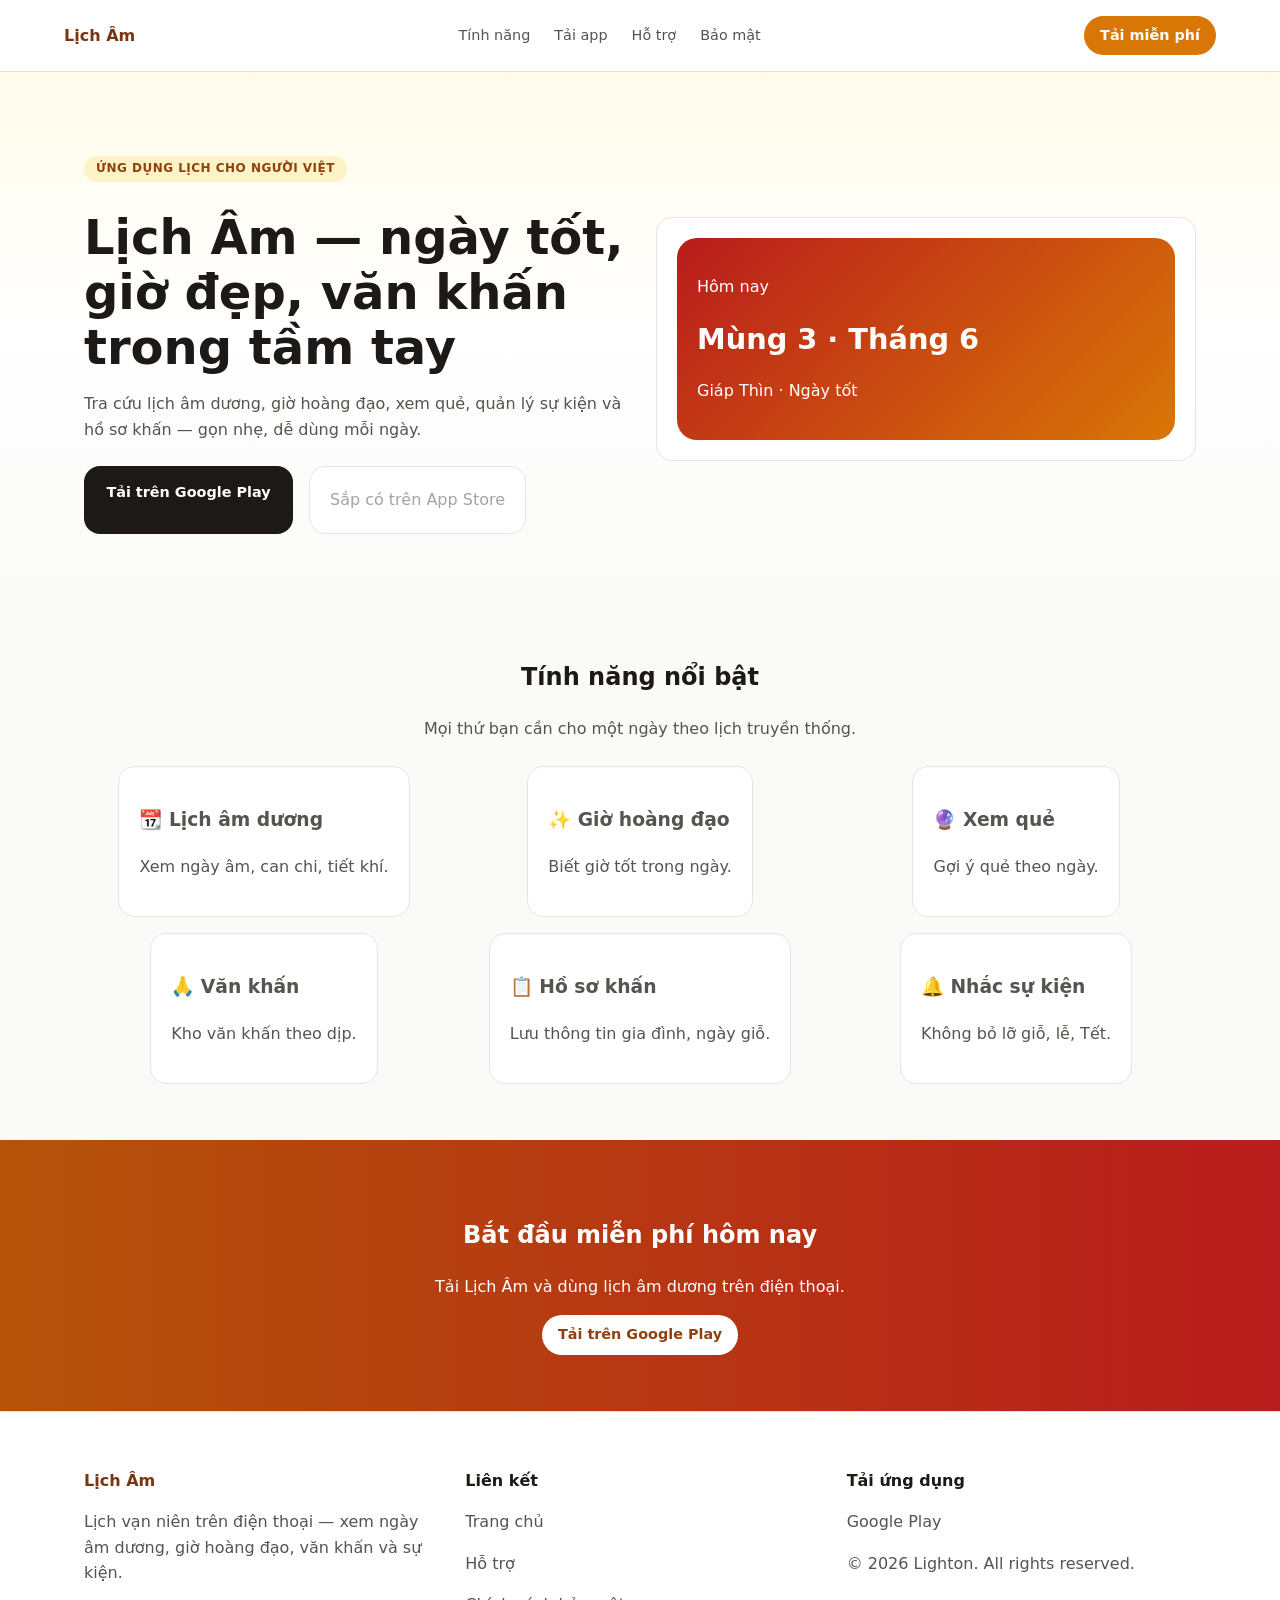
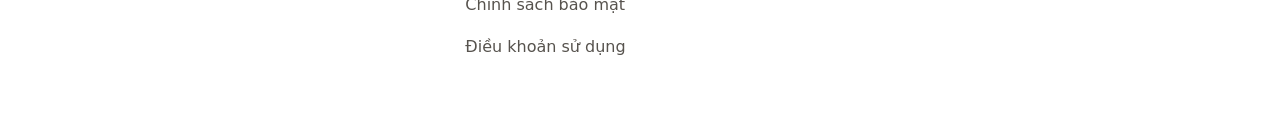
==== index.html @ c1385bf2 "Initial commit: Lịch Âm site with app-ads.txt at root Co-authored-by: Cursor <cursoragent@cursor.com" ====
<!DOCTYPE html>
<html lang="vi">
<head>
  <meta charset="utf-8">
  <meta name="viewport" content="width=device-width, initial-scale=1">
  <title>Lịch Âm — Lịch vạn niên, văn khấn & sự kiện</title>
  <meta name="description" content="Ứng dụng lịch âm dương, giờ hoàng đạo, văn khấn truyền thống, xem quẻ và quản lý sự kiện cho người Việt.">
  <link rel="icon" href="icon.png?v=2" type="image/png">
  <link rel="apple-touch-icon" href="icon.png?v=2">
  <link rel="stylesheet" href="styles.css">
</head>
<body>
  <header class="header">
    <nav class="wrap nav">
      <a class="brand" href="./">Lịch Âm</a>
      <div class="nav-links">
        <a href="#features">Tính năng</a>
        <a href="#download">Tải app</a>
        <a href="support/">Hỗ trợ</a>
        <a href="privacy/">Bảo mật</a>
      </div>
      <a class="btn" href="#download">Tải miễn phí</a>
    </nav>
  </header>

  <section class="hero">
    <div class="wrap row two">
      <div>
        <p class="badge">ỨNG DỤNG LỊCH CHO NGƯỜI VIỆT</p>
        <h1>Lịch Âm — ngày tốt, giờ đẹp, văn khấn trong tầm tay</h1>
        <p class="muted">Tra cứu lịch âm dương, giờ hoàng đạo, xem quẻ, quản lý sự kiện và hồ sơ khấn — gọn nhẹ, dễ dùng mỗi ngày.</p>
        <div id="download" style="margin-top:1.5rem;display:flex;flex-wrap:wrap;gap:1rem">
          <a class="btn" style="background:#1c1917;border-radius:1rem;padding:.9rem 1.4rem" href="https://play.google.com/store/apps/details?id=com.lighton.calendar" target="_blank" rel="noopener">Tải trên Google Play</a>
          <span class="card" style="color:#a8a29e">Sắp có trên App Store</span>
        </div>
      </div>
      <div class="card">
        <div style="background:linear-gradient(135deg,#b91c1c,#d97706);color:#fff;border-radius:1.25rem;padding:1.25rem">
          <p>Hôm nay</p>
          <p style="font-size:1.8rem;font-weight:700;margin:.4rem 0">Mùng 3 · Tháng 6</p>
          <p>Giáp Thìn · Ngày tốt</p>
        </div>
      </div>
    </div>
  </section>

  <section id="features" class="wrap" style="padding:3.5rem 1.25rem">
    <h2 style="text-align:center">Tính năng nổi bật</h2>
    <p class="muted" style="text-align:center">Mọi thứ bạn cần cho một ngày theo lịch truyền thống.</p>
    <div class="grid3" style="margin-top:1.5rem">
      <article class="card"><h3>📆 Lịch âm dương</h3><p class="muted">Xem ngày âm, can chi, tiết khí.</p></article>
      <article class="card"><h3>✨ Giờ hoàng đạo</h3><p class="muted">Biết giờ tốt trong ngày.</p></article>
      <article class="card"><h3>🔮 Xem quẻ</h3><p class="muted">Gợi ý quẻ theo ngày.</p></article>
      <article class="card"><h3>🙏 Văn khấn</h3><p class="muted">Kho văn khấn theo dịp.</p></article>
      <article class="card"><h3>📋 Hồ sơ khấn</h3><p class="muted">Lưu thông tin gia đình, ngày giỗ.</p></article>
      <article class="card"><h3>🔔 Nhắc sự kiện</h3><p class="muted">Không bỏ lỡ giỗ, lễ, Tết.</p></article>
    </div>
  </section>

  <section class="cta">
    <div class="wrap">
      <h2>Bắt đầu miễn phí hôm nay</h2>
      <p>Tải Lịch Âm và dùng lịch âm dương trên điện thoại.</p>
      <a class="btn" href="https://play.google.com/store/apps/details?id=com.lighton.calendar" target="_blank" rel="noopener">Tải trên Google Play</a>
    </div>
  </section>

  <footer class="footer">
    <div class="wrap footer-grid">
      <div>
        <p style="color:#78350f;font-weight:700">Lịch Âm</p>
        <p class="muted">Lịch vạn niên trên điện thoại — xem ngày âm dương, giờ hoàng đạo, văn khấn và sự kiện.</p>
      </div>
      <div>
        <p><strong>Liên kết</strong></p>
        <p><a href="./">Trang chủ</a></p>
        <p><a href="support/">Hỗ trợ</a></p>
        <p><a href="privacy/">Chính sách bảo mật</a></p>
        <p><a href="terms/">Điều khoản sử dụng</a></p>
      </div>
      <div>
        <p><strong>Tải ứng dụng</strong></p>
        <p><a href="https://play.google.com/store/apps/details?id=com.lighton.calendar" target="_blank" rel="noopener">Google Play</a></p>
        <p class="muted">© 2026 Lighton. All rights reserved.</p>
      </div>
    </div>
  </footer>
</body>
</html>
---- styles.css ----
:root {
  --amber-50: #fffbeb;
  --amber-100: #fef3c7;
  --amber-600: #d97706;
  --amber-700: #b45309;
  --amber-800: #92400e;
  --amber-900: #78350f;
  --red-600: #dc2626;
  --red-700: #b91c1c;
  --stone-50: #fafaf9;
  --stone-200: #e7e5e4;
  --stone-400: #a8a29e;
  --stone-500: #78716c;
  --stone-600: #57534e;
  --stone-800: #292524;
  --stone-900: #1c1917;
}

* { box-sizing: border-box; }
html, body { margin: 0; }
body {
  min-height: 100vh;
  background: var(--stone-50);
  color: var(--stone-900);
  font-family: ui-sans-serif, system-ui, -apple-system, sans-serif;
  line-height: 1.6;
}

a { color: inherit; }
.wrap { max-width: 72rem; margin: 0 auto; padding: 0 1.25rem; }
.header {
  position: sticky;
  top: 0;
  z-index: 20;
  background: rgba(255,255,255,.92);
  border-bottom: 1px solid #fde68a;
  backdrop-filter: blur(10px);
}
.nav { display: flex; align-items: center; justify-content: space-between; padding: 1rem 0; }
.brand { display: flex; align-items: center; gap: .75rem; font-weight: 600; color: var(--amber-900); text-decoration: none; }
.nav-links { display: none; gap: 1.5rem; font-size: .9rem; color: var(--stone-600); }
.nav-links a { text-decoration: none; }
.nav-links a:hover { color: var(--amber-700); }
.btn {
  display: inline-block; border-radius: 999px; padding: .5rem 1rem;
  background: var(--amber-600); color: #fff; text-decoration: none; font-weight: 600; font-size: .9rem;
}
.hero {
  background: linear-gradient(180deg, var(--amber-50), #fff 50%, var(--stone-50));
  padding: 4.5rem 0 3rem;
}
.hero h1 { font-size: clamp(2rem, 4vw, 3rem); line-height: 1.15; margin: 1rem 0; }
.muted { color: var(--stone-600); }
.badge {
  display: inline-block; background: var(--amber-100); color: var(--amber-800);
  border-radius: 999px; padding: .2rem .75rem; font-size: .75rem; font-weight: 700; letter-spacing: .04em;
}
.row { display: grid; gap: 2rem; }
@media (min-width: 800px) {
  .row.two { grid-template-columns: 1fr 1fr; align-items: center; }
  .nav-links { display: flex; }
}
.card { background: #fff; border: 1px solid var(--stone-200); border-radius: 1rem; padding: 1.25rem; }
.grid3 { display: grid; gap: 1rem; }
@media (min-width: 800px) { .grid3 { grid-template-columns: repeat(3, 1fr); } }
.cta { background: linear-gradient(90deg, var(--amber-700), var(--red-700)); color: #fff; padding: 3.5rem 0; text-align: center; }
.cta a { background: #fff; color: var(--amber-800); }
.footer { border-top: 1px solid var(--stone-200); background: #fff; padding: 2.5rem 0; }
.footer-grid { display: grid; gap: 2rem; }
@media (min-width: 800px) { .footer-grid { grid-template-columns: 1fr 1fr 1fr; } }
.footer a { color: var(--stone-600); text-decoration: none; }
.footer a:hover { color: var(--amber-700); }
article { max-width: 48rem; margin: 0 auto; padding: 5.5rem 1.25rem 3rem; color: var(--stone-600); }
article h1 { color: var(--amber-900); }
article h2 { color: var(--stone-900); margin-top: 2rem; }
article a { color: var(--amber-700); }
.date { color: var(--stone-500); font-size: .9rem; }
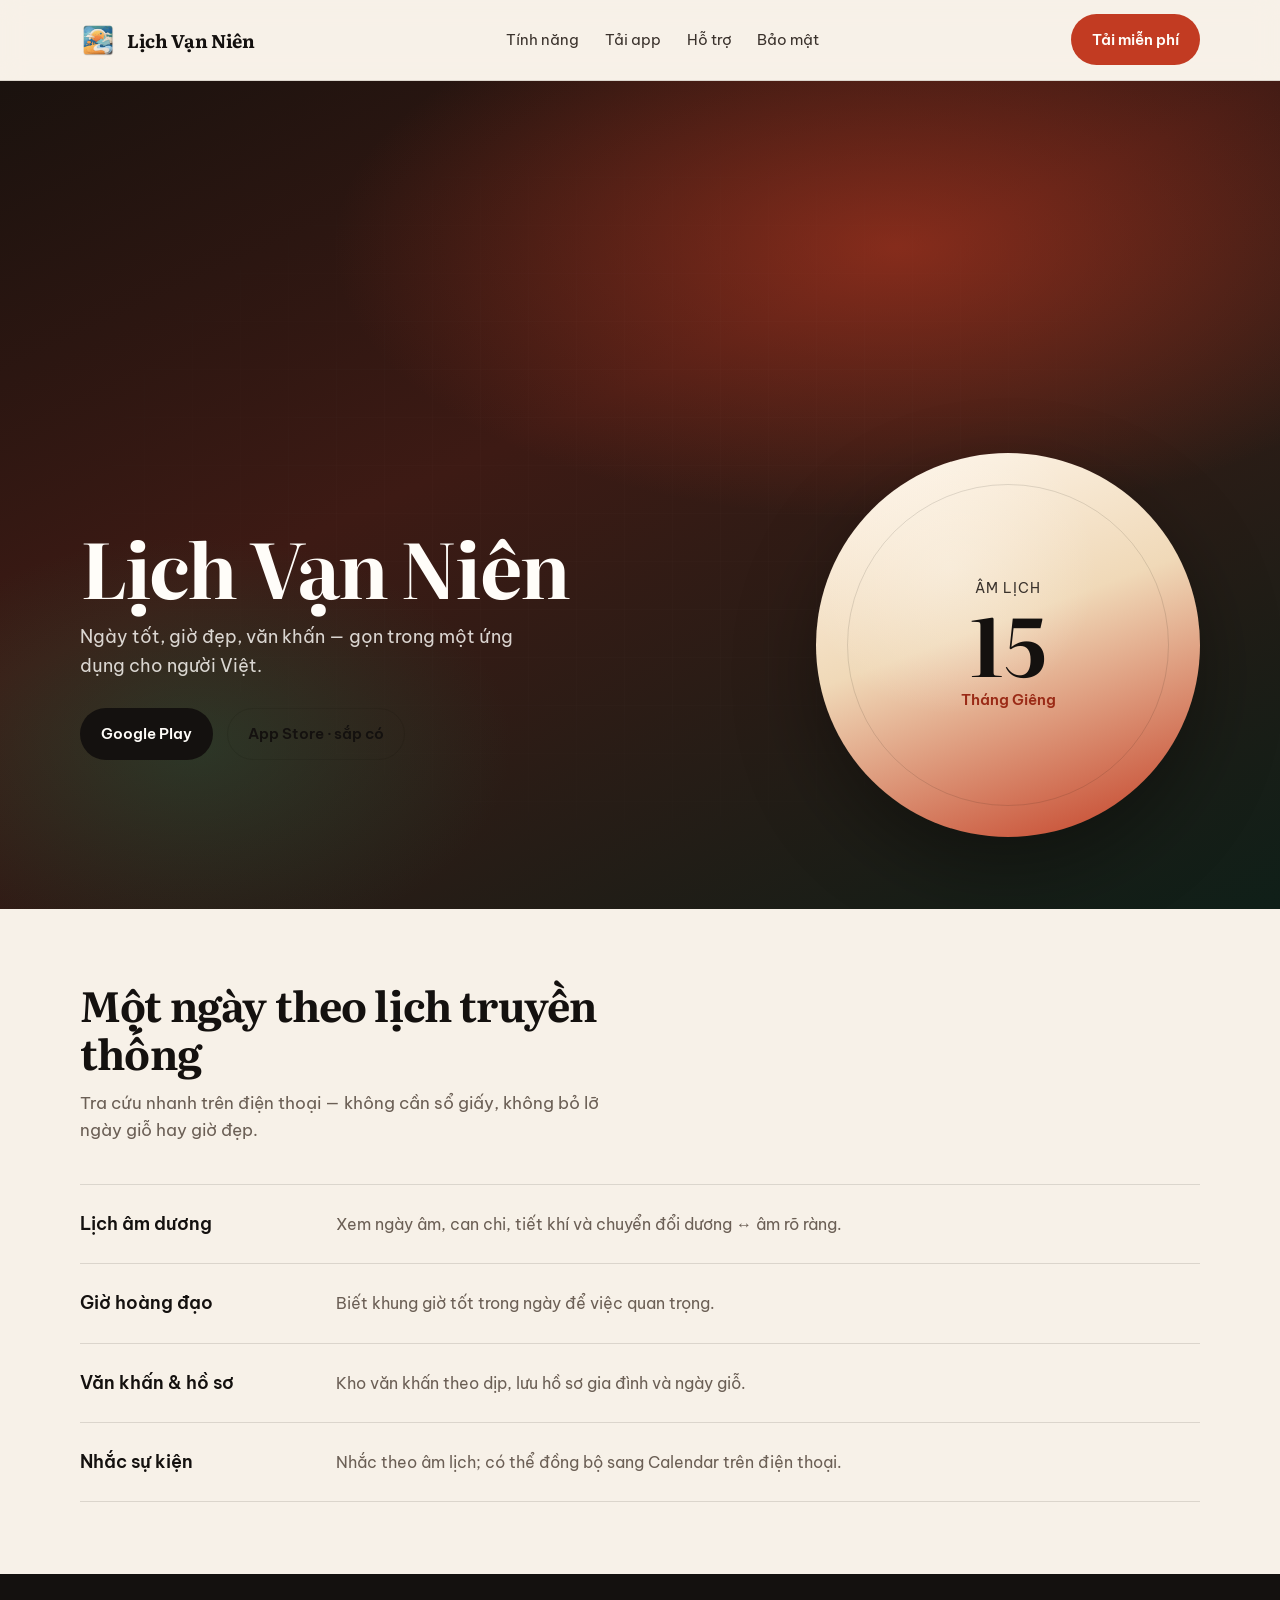
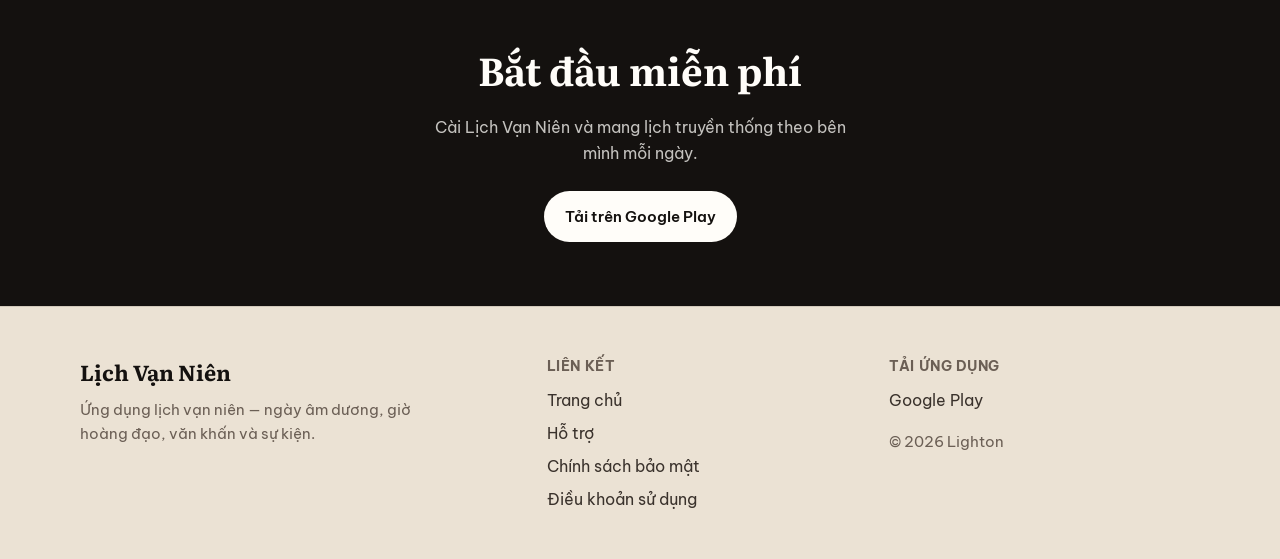
==== commit 591a1942: "Update marketing and support pages for Lịch Vạn Niên. Co-authored-by: Cursor <cursoragent@cursor.com" ====
--- a/index.html
+++ b/index.html
@@ -3,16 +3,22 @@
 <head>
   <meta charset="utf-8">
   <meta name="viewport" content="width=device-width, initial-scale=1">
-  <title>Lịch Âm — Lịch vạn niên, văn khấn & sự kiện</title>
-  <meta name="description" content="Ứng dụng lịch âm dương, giờ hoàng đạo, văn khấn truyền thống, xem quẻ và quản lý sự kiện cho người Việt.">
+  <title>Lịch Vạn Niên — Lịch âm dương, văn khấn & sự kiện</title>
+  <meta name="description" content="Lịch Vạn Niên: xem ngày âm dương, giờ hoàng đạo, văn khấn truyền thống, xem quẻ và nhắc sự kiện cho người Việt.">
+  <meta property="og:title" content="Lịch Vạn Niên">
+  <meta property="og:description" content="Ngày tốt, giờ đẹp, văn khấn — trên điện thoại của bạn.">
+  <meta property="og:image" content="https://lightonalan.github.io/icon.png">
   <link rel="icon" href="icon.png?v=2" type="image/png">
   <link rel="apple-touch-icon" href="icon.png?v=2">
   <link rel="stylesheet" href="styles.css">
 </head>
 <body>
-  <header class="header">
+  <header class="site-header">
     <nav class="wrap nav">
-      <a class="brand" href="./">Lịch Âm</a>
+      <a class="brand" href="./">
+        <img src="icon.png" alt="" width="36" height="36">
+        Lịch Vạn Niên
+      </a>
       <div class="nav-links">
         <a href="#features">Tính năng</a>
         <a href="#download">Tải app</a>
@@ -24,64 +30,80 @@
   </header>
 
   <section class="hero">
-    <div class="wrap row two">
-      <div>
-        <p class="badge">ỨNG DỤNG LỊCH CHO NGƯỜI VIỆT</p>
-        <h1>Lịch Âm — ngày tốt, giờ đẹp, văn khấn trong tầm tay</h1>
-        <p class="muted">Tra cứu lịch âm dương, giờ hoàng đạo, xem quẻ, quản lý sự kiện và hồ sơ khấn — gọn nhẹ, dễ dùng mỗi ngày.</p>
-        <div id="download" style="margin-top:1.5rem;display:flex;flex-wrap:wrap;gap:1rem">
-          <a class="btn" style="background:#1c1917;border-radius:1rem;padding:.9rem 1.4rem" href="https://play.google.com/store/apps/details?id=com.lighton.calendar" target="_blank" rel="noopener">Tải trên Google Play</a>
-          <span class="card" style="color:#a8a29e">Sắp có trên App Store</span>
+    <div class="hero-bg" aria-hidden="true"></div>
+    <div class="hero-inner">
+      <div class="hero-copy">
+        <h1 class="hero-brand">Lịch Vạn Niên</h1>
+        <p class="hero-lead">Ngày tốt, giờ đẹp, văn khấn — gọn trong một ứng dụng cho người Việt.</p>
+        <div class="hero-actions" id="download">
+          <a class="btn btn-dark" href="https://play.google.com/store/apps/details?id=com.lighton.calendar" target="_blank" rel="noopener">Google Play</a>
+          <span class="btn btn-ghost" aria-disabled="true">App Store · sắp có</span>
         </div>
       </div>
-      <div class="card">
-        <div style="background:linear-gradient(135deg,#b91c1c,#d97706);color:#fff;border-radius:1.25rem;padding:1.25rem">
-          <p>Hôm nay</p>
-          <p style="font-size:1.8rem;font-weight:700;margin:.4rem 0">Mùng 3 · Tháng 6</p>
-          <p>Giáp Thìn · Ngày tốt</p>
+      <div class="hero-visual" aria-hidden="true">
+        <div class="hero-orb">
+          <div class="hero-orb-day">
+            <small>Âm lịch</small>
+            <strong>15</strong>
+            <span>Tháng Giêng</span>
+          </div>
         </div>
       </div>
     </div>
   </section>
 
-  <section id="features" class="wrap" style="padding:3.5rem 1.25rem">
-    <h2 style="text-align:center">Tính năng nổi bật</h2>
-    <p class="muted" style="text-align:center">Mọi thứ bạn cần cho một ngày theo lịch truyền thống.</p>
-    <div class="grid3" style="margin-top:1.5rem">
-      <article class="card"><h3>📆 Lịch âm dương</h3><p class="muted">Xem ngày âm, can chi, tiết khí.</p></article>
-      <article class="card"><h3>✨ Giờ hoàng đạo</h3><p class="muted">Biết giờ tốt trong ngày.</p></article>
-      <article class="card"><h3>🔮 Xem quẻ</h3><p class="muted">Gợi ý quẻ theo ngày.</p></article>
-      <article class="card"><h3>🙏 Văn khấn</h3><p class="muted">Kho văn khấn theo dịp.</p></article>
-      <article class="card"><h3>📋 Hồ sơ khấn</h3><p class="muted">Lưu thông tin gia đình, ngày giỗ.</p></article>
-      <article class="card"><h3>🔔 Nhắc sự kiện</h3><p class="muted">Không bỏ lỡ giỗ, lễ, Tết.</p></article>
+  <section id="features" class="section">
+    <div class="wrap">
+      <div class="section-head">
+        <h2>Một ngày theo lịch truyền thống</h2>
+        <p>Tra cứu nhanh trên điện thoại — không cần sổ giấy, không bỏ lỡ ngày giỗ hay giờ đẹp.</p>
+      </div>
+      <div class="feature-list">
+        <div class="feature-row">
+          <h3>Lịch âm dương</h3>
+          <p>Xem ngày âm, can chi, tiết khí và chuyển đổi dương ↔ âm rõ ràng.</p>
+        </div>
+        <div class="feature-row">
+          <h3>Giờ hoàng đạo</h3>
+          <p>Biết khung giờ tốt trong ngày để việc quan trọng.</p>
+        </div>
+        <div class="feature-row">
+          <h3>Văn khấn & hồ sơ</h3>
+          <p>Kho văn khấn theo dịp, lưu hồ sơ gia đình và ngày giỗ.</p>
+        </div>
+        <div class="feature-row">
+          <h3>Nhắc sự kiện</h3>
+          <p>Nhắc theo âm lịch; có thể đồng bộ sang Calendar trên điện thoại.</p>
+        </div>
+      </div>
     </div>
   </section>
 
-  <section class="cta">
+  <section class="band">
     <div class="wrap">
-      <h2>Bắt đầu miễn phí hôm nay</h2>
-      <p>Tải Lịch Âm và dùng lịch âm dương trên điện thoại.</p>
+      <h2>Bắt đầu miễn phí</h2>
+      <p>Cài Lịch Vạn Niên và mang lịch truyền thống theo bên mình mỗi ngày.</p>
       <a class="btn" href="https://play.google.com/store/apps/details?id=com.lighton.calendar" target="_blank" rel="noopener">Tải trên Google Play</a>
     </div>
   </section>
 
-  <footer class="footer">
+  <footer class="site-footer">
     <div class="wrap footer-grid">
       <div>
-        <p style="color:#78350f;font-weight:700">Lịch Âm</p>
-        <p class="muted">Lịch vạn niên trên điện thoại — xem ngày âm dương, giờ hoàng đạo, văn khấn và sự kiện.</p>
+        <p class="footer-brand">Lịch Vạn Niên</p>
+        <p class="footer-note">Ứng dụng lịch vạn niên — ngày âm dương, giờ hoàng đạo, văn khấn và sự kiện.</p>
       </div>
       <div>
-        <p><strong>Liên kết</strong></p>
-        <p><a href="./">Trang chủ</a></p>
-        <p><a href="support/">Hỗ trợ</a></p>
-        <p><a href="privacy/">Chính sách bảo mật</a></p>
-        <p><a href="terms/">Điều khoản sử dụng</a></p>
+        <strong>Liên kết</strong>
+        <a href="./">Trang chủ</a>
+        <a href="support/">Hỗ trợ</a>
+        <a href="privacy/">Chính sách bảo mật</a>
+        <a href="terms/">Điều khoản sử dụng</a>
       </div>
       <div>
-        <p><strong>Tải ứng dụng</strong></p>
-        <p><a href="https://play.google.com/store/apps/details?id=com.lighton.calendar" target="_blank" rel="noopener">Google Play</a></p>
-        <p class="muted">© 2026 Lighton. All rights reserved.</p>
+        <strong>Tải ứng dụng</strong>
+        <a href="https://play.google.com/store/apps/details?id=com.lighton.calendar" target="_blank" rel="noopener">Google Play</a>
+        <p class="footer-note" style="margin-top:1rem">© 2026 Lighton</p>
       </div>
     </div>
   </footer>
--- a/styles.css
+++ b/styles.css
@@ -1,77 +1,480 @@
+@import url("https://fonts.googleapis.com/css2?family=Be+Vietnam+Pro:wght@400;500;600;700&family=Literata:opsz,wght@7..72,500;7..72,700&display=swap");
+
 :root {
-  --amber-50: #fffbeb;
-  --amber-100: #fef3c7;
-  --amber-600: #d97706;
-  --amber-700: #b45309;
-  --amber-800: #92400e;
-  --amber-900: #78350f;
-  --red-600: #dc2626;
-  --red-700: #b91c1c;
-  --stone-50: #fafaf9;
-  --stone-200: #e7e5e4;
-  --stone-400: #a8a29e;
-  --stone-500: #78716c;
-  --stone-600: #57534e;
-  --stone-800: #292524;
-  --stone-900: #1c1917;
+  --ink: #14110f;
+  --ink-soft: #3a322c;
+  --paper: #f7f1e8;
+  --paper-deep: #ebe2d4;
+  --cinnabar: #c23b22;
+  --cinnabar-deep: #9a2a16;
+  --jade: #1f6b4a;
+  --line: rgba(20, 17, 15, 0.12);
+  --muted: #6b5f55;
+  --white: #fffdf9;
+  --radius: 1.25rem;
+  --font-body: "Be Vietnam Pro", sans-serif;
+  --font-display: "Literata", Georgia, serif;
+  --max: 70rem;
 }
 
 * { box-sizing: border-box; }
-html, body { margin: 0; }
+html { scroll-behavior: smooth; }
 body {
+  margin: 0;
   min-height: 100vh;
-  background: var(--stone-50);
-  color: var(--stone-900);
-  font-family: ui-sans-serif, system-ui, -apple-system, sans-serif;
-  line-height: 1.6;
+  color: var(--ink);
+  background: var(--paper);
+  font-family: var(--font-body);
+  line-height: 1.65;
+  -webkit-font-smoothing: antialiased;
 }
 
 a { color: inherit; }
-.wrap { max-width: 72rem; margin: 0 auto; padding: 0 1.25rem; }
-.header {
+img { max-width: 100%; display: block; }
+
+.wrap {
+  width: min(100% - 2.5rem, var(--max));
+  margin-inline: auto;
+}
+
+/* —— Site chrome —— */
+.site-header {
   position: sticky;
   top: 0;
-  z-index: 20;
-  background: rgba(255,255,255,.92);
-  border-bottom: 1px solid #fde68a;
-  backdrop-filter: blur(10px);
-}
-.nav { display: flex; align-items: center; justify-content: space-between; padding: 1rem 0; }
-.brand { display: flex; align-items: center; gap: .75rem; font-weight: 600; color: var(--amber-900); text-decoration: none; }
-.nav-links { display: none; gap: 1.5rem; font-size: .9rem; color: var(--stone-600); }
-.nav-links a { text-decoration: none; }
-.nav-links a:hover { color: var(--amber-700); }
+  z-index: 40;
+  background: color-mix(in srgb, var(--paper) 88%, transparent);
+  border-bottom: 1px solid var(--line);
+  backdrop-filter: blur(12px);
+}
+.nav {
+  display: flex;
+  align-items: center;
+  justify-content: space-between;
+  gap: 1rem;
+  padding: 0.9rem 0;
+}
+.brand {
+  display: inline-flex;
+  align-items: center;
+  gap: 0.7rem;
+  text-decoration: none;
+  font-family: var(--font-display);
+  font-weight: 700;
+  font-size: 1.15rem;
+  letter-spacing: -0.02em;
+}
+.brand img {
+  width: 2.25rem;
+  height: 2.25rem;
+  border-radius: 0.65rem;
+}
+.nav-links {
+  display: none;
+  gap: 1.6rem;
+  font-size: 0.92rem;
+  color: var(--ink-soft);
+}
+.nav-links a {
+  text-decoration: none;
+  position: relative;
+}
+.nav-links a::after {
+  content: "";
+  position: absolute;
+  left: 0;
+  bottom: -0.2rem;
+  width: 100%;
+  height: 1.5px;
+  background: var(--cinnabar);
+  transform: scaleX(0);
+  transform-origin: left;
+  transition: transform 0.25s ease;
+}
+.nav-links a:hover::after { transform: scaleX(1); }
+
 .btn {
-  display: inline-block; border-radius: 999px; padding: .5rem 1rem;
-  background: var(--amber-600); color: #fff; text-decoration: none; font-weight: 600; font-size: .9rem;
-}
+  display: inline-flex;
+  align-items: center;
+  justify-content: center;
+  gap: 0.5rem;
+  padding: 0.75rem 1.25rem;
+  border-radius: 999px;
+  border: 1px solid transparent;
+  background: var(--cinnabar);
+  color: var(--white);
+  font-weight: 600;
+  font-size: 0.95rem;
+  text-decoration: none;
+  transition: transform 0.2s ease, background 0.2s ease;
+}
+.btn:hover {
+  background: var(--cinnabar-deep);
+  transform: translateY(-1px);
+}
+.btn-dark {
+  background: var(--ink);
+}
+.btn-dark:hover { background: #000; }
+.btn-ghost {
+  background: transparent;
+  border-color: var(--line);
+  color: var(--ink);
+}
+.btn-ghost:hover {
+  background: var(--white);
+  transform: none;
+}
+
+/* —— Marketing hero —— */
 .hero {
-  background: linear-gradient(180deg, var(--amber-50), #fff 50%, var(--stone-50));
-  padding: 4.5rem 0 3rem;
-}
-.hero h1 { font-size: clamp(2rem, 4vw, 3rem); line-height: 1.15; margin: 1rem 0; }
-.muted { color: var(--stone-600); }
-.badge {
-  display: inline-block; background: var(--amber-100); color: var(--amber-800);
-  border-radius: 999px; padding: .2rem .75rem; font-size: .75rem; font-weight: 700; letter-spacing: .04em;
-}
-.row { display: grid; gap: 2rem; }
+  position: relative;
+  min-height: min(92vh, 54rem);
+  display: grid;
+  align-items: end;
+  overflow: hidden;
+  color: var(--white);
+  isolation: isolate;
+}
+.hero-bg {
+  position: absolute;
+  inset: 0;
+  z-index: -2;
+  background:
+    radial-gradient(ellipse 80% 60% at 70% 20%, rgba(194, 59, 34, 0.55), transparent 55%),
+    radial-gradient(ellipse 50% 50% at 15% 80%, rgba(31, 107, 74, 0.35), transparent 50%),
+    linear-gradient(155deg, #1a120e 0%, #3d1a14 42%, #0f1f18 100%);
+}
+.hero-bg::after {
+  content: "";
+  position: absolute;
+  inset: 0;
+  opacity: 0.18;
+  background-image:
+    linear-gradient(rgba(255,255,255,0.06) 1px, transparent 1px),
+    linear-gradient(90deg, rgba(255,255,255,0.06) 1px, transparent 1px);
+  background-size: 48px 48px;
+  mask-image: radial-gradient(ellipse at center, #000 30%, transparent 75%);
+}
+.hero-inner {
+  width: min(100% - 2.5rem, var(--max));
+  margin: 0 auto;
+  padding: 7rem 0 3.5rem;
+  display: grid;
+  gap: 2.5rem;
+}
+.hero-copy {
+  max-width: 34rem;
+  animation: rise 0.9s ease both;
+}
+.hero-brand {
+  font-family: var(--font-display);
+  font-size: clamp(2.8rem, 8vw, 4.75rem);
+  font-weight: 700;
+  line-height: 0.95;
+  letter-spacing: -0.03em;
+  margin: 0 0 1.25rem;
+}
+.hero-lead {
+  margin: 0 0 1.75rem;
+  font-size: 1.1rem;
+  color: rgba(255, 253, 249, 0.82);
+  max-width: 28rem;
+}
+.hero-actions {
+  display: flex;
+  flex-wrap: wrap;
+  gap: 0.85rem;
+}
+.hero-visual {
+  justify-self: center;
+  width: min(100%, 22rem);
+  aspect-ratio: 1;
+  animation: float-in 1.1s 0.15s ease both;
+}
+.hero-orb {
+  width: 100%;
+  height: 100%;
+  border-radius: 50%;
+  background:
+    radial-gradient(circle at 35% 30%, rgba(255,253,249,0.35), transparent 40%),
+    linear-gradient(160deg, #fff8ef 0%, #f0d9b8 45%, #c23b22 100%);
+  display: grid;
+  place-items: center;
+  box-shadow: 0 30px 80px rgba(0,0,0,0.35);
+  animation: drift 8s ease-in-out infinite;
+  position: relative;
+}
+.hero-orb::before {
+  content: "";
+  position: absolute;
+  inset: 8%;
+  border-radius: 50%;
+  border: 1px solid rgba(20, 17, 15, 0.12);
+}
+.hero-orb-day {
+  text-align: center;
+  color: var(--ink);
+  z-index: 1;
+}
+.hero-orb-day small {
+  display: block;
+  font-size: 0.85rem;
+  letter-spacing: 0.08em;
+  text-transform: uppercase;
+  color: var(--ink-soft);
+}
+.hero-orb-day strong {
+  display: block;
+  font-family: var(--font-display);
+  font-size: clamp(3.5rem, 12vw, 5rem);
+  line-height: 1;
+  margin: 0.2rem 0;
+}
+.hero-orb-day span {
+  font-size: 0.95rem;
+  color: var(--cinnabar-deep);
+  font-weight: 600;
+}
+
+@keyframes rise {
+  from { opacity: 0; transform: translateY(24px); }
+  to { opacity: 1; transform: none; }
+}
+@keyframes float-in {
+  from { opacity: 0; transform: translateY(36px) scale(0.96); }
+  to { opacity: 1; transform: none; }
+}
+@keyframes drift {
+  0%, 100% { transform: translateY(0); }
+  50% { transform: translateY(-10px); }
+}
+
+@media (min-width: 880px) {
+  .nav-links { display: flex; }
+  .hero-inner {
+    grid-template-columns: 1.1fr 0.9fr;
+    align-items: center;
+    padding: 8.5rem 0 4.5rem;
+  }
+  .hero-visual { justify-self: end; width: 24rem; }
+}
+
+/* —— Sections —— */
+.section {
+  padding: 4.5rem 0;
+}
+.section-head {
+  max-width: 34rem;
+  margin-bottom: 2.5rem;
+}
+.section-head h2 {
+  font-family: var(--font-display);
+  font-size: clamp(1.9rem, 3.5vw, 2.6rem);
+  line-height: 1.15;
+  margin: 0 0 0.75rem;
+  letter-spacing: -0.02em;
+}
+.section-head p {
+  margin: 0;
+  color: var(--muted);
+  font-size: 1.05rem;
+}
+
+.feature-list {
+  display: grid;
+  gap: 0;
+  border-top: 1px solid var(--line);
+}
+.feature-row {
+  display: grid;
+  gap: 0.75rem;
+  padding: 1.5rem 0;
+  border-bottom: 1px solid var(--line);
+  animation: rise 0.7s ease both;
+}
+.feature-row:nth-child(2) { animation-delay: 0.05s; }
+.feature-row:nth-child(3) { animation-delay: 0.1s; }
+.feature-row:nth-child(4) { animation-delay: 0.15s; }
+.feature-row h3 {
+  margin: 0;
+  font-size: 1.15rem;
+  font-weight: 600;
+}
+.feature-row p {
+  margin: 0;
+  color: var(--muted);
+}
 @media (min-width: 800px) {
-  .row.two { grid-template-columns: 1fr 1fr; align-items: center; }
-  .nav-links { display: flex; }
-}
-.card { background: #fff; border: 1px solid var(--stone-200); border-radius: 1rem; padding: 1.25rem; }
-.grid3 { display: grid; gap: 1rem; }
-@media (min-width: 800px) { .grid3 { grid-template-columns: repeat(3, 1fr); } }
-.cta { background: linear-gradient(90deg, var(--amber-700), var(--red-700)); color: #fff; padding: 3.5rem 0; text-align: center; }
-.cta a { background: #fff; color: var(--amber-800); }
-.footer { border-top: 1px solid var(--stone-200); background: #fff; padding: 2.5rem 0; }
-.footer-grid { display: grid; gap: 2rem; }
-@media (min-width: 800px) { .footer-grid { grid-template-columns: 1fr 1fr 1fr; } }
-.footer a { color: var(--stone-600); text-decoration: none; }
-.footer a:hover { color: var(--amber-700); }
-article { max-width: 48rem; margin: 0 auto; padding: 5.5rem 1.25rem 3rem; color: var(--stone-600); }
-article h1 { color: var(--amber-900); }
-article h2 { color: var(--stone-900); margin-top: 2rem; }
-article a { color: var(--amber-700); }
-.date { color: var(--stone-500); font-size: .9rem; }
+  .feature-row {
+    grid-template-columns: 14rem 1fr;
+    align-items: baseline;
+    gap: 2rem;
+  }
+}
+
+.band {
+  background: var(--ink);
+  color: var(--white);
+  padding: 4rem 0;
+  text-align: center;
+}
+.band h2 {
+  font-family: var(--font-display);
+  font-size: clamp(1.8rem, 3vw, 2.4rem);
+  margin: 0 0 0.75rem;
+}
+.band p {
+  margin: 0 auto 1.5rem;
+  max-width: 28rem;
+  color: rgba(255,253,249,0.75);
+}
+.band .btn {
+  background: var(--white);
+  color: var(--ink);
+}
+.band .btn:hover { background: var(--paper); }
+
+.site-footer {
+  border-top: 1px solid var(--line);
+  background: var(--paper-deep);
+  padding: 3rem 0 2.5rem;
+}
+.footer-grid {
+  display: grid;
+  gap: 2rem;
+}
+.footer-grid strong {
+  display: block;
+  margin-bottom: 0.65rem;
+  font-size: 0.85rem;
+  letter-spacing: 0.04em;
+  text-transform: uppercase;
+  color: var(--muted);
+}
+.footer-grid a {
+  display: block;
+  text-decoration: none;
+  color: var(--ink-soft);
+  margin-bottom: 0.4rem;
+}
+.footer-grid a:hover { color: var(--cinnabar); }
+.footer-brand {
+  font-family: var(--font-display);
+  font-size: 1.35rem;
+  font-weight: 700;
+  margin: 0 0 0.5rem;
+}
+.footer-note {
+  color: var(--muted);
+  font-size: 0.92rem;
+  margin: 0;
+  max-width: 22rem;
+}
+@media (min-width: 800px) {
+  .footer-grid { grid-template-columns: 1.4fr 1fr 1fr; }
+}
+
+/* —— Support / legal pages —— */
+.page {
+  width: min(100% - 2.5rem, 44rem);
+  margin: 0 auto;
+  padding: 5.5rem 0 4rem;
+  color: var(--ink-soft);
+}
+.page h1 {
+  font-family: var(--font-display);
+  font-size: clamp(2.2rem, 4vw, 3rem);
+  color: var(--ink);
+  margin: 0 0 0.75rem;
+  letter-spacing: -0.02em;
+  line-height: 1.15;
+}
+.page .lede {
+  font-size: 1.1rem;
+  margin: 0 0 2rem;
+  color: var(--muted);
+}
+.page h2 {
+  color: var(--ink);
+  font-size: 1.2rem;
+  margin: 2.25rem 0 0.75rem;
+}
+.page a { color: var(--cinnabar-deep); }
+.page .date {
+  color: var(--muted);
+  font-size: 0.9rem;
+}
+
+.contact-block {
+  padding: 1.5rem 0;
+  border-top: 1px solid var(--line);
+  border-bottom: 1px solid var(--line);
+  margin-bottom: 2rem;
+}
+.contact-block a.mail {
+  font-family: var(--font-display);
+  font-size: 1.5rem;
+  font-weight: 700;
+  text-decoration: none;
+  color: var(--ink);
+}
+.contact-block a.mail:hover { color: var(--cinnabar); }
+.meta {
+  margin: 0.5rem 0 0;
+  font-size: 0.9rem;
+  color: var(--muted);
+}
+
+.faq {
+  display: grid;
+  gap: 0.5rem;
+}
+.faq details {
+  border-bottom: 1px solid var(--line);
+  padding: 1rem 0;
+}
+.faq summary {
+  cursor: pointer;
+  font-weight: 600;
+  color: var(--ink);
+  list-style: none;
+}
+.faq summary::-webkit-details-marker { display: none; }
+.faq summary::after {
+  content: "+";
+  float: right;
+  color: var(--cinnabar);
+  font-weight: 500;
+}
+.faq details[open] summary::after { content: "−"; }
+.faq details p {
+  margin: 0.75rem 0 0;
+  color: var(--muted);
+}
+
+/* Legacy aliases used by privacy/terms */
+.header { /* maps old class */ }
+.article, article.page-legacy {
+  width: min(100% - 2.5rem, 44rem);
+  margin: 0 auto;
+  padding: 5.5rem 0 4rem;
+  color: var(--ink-soft);
+}
+article h1 {
+  font-family: var(--font-display);
+  color: var(--ink);
+}
+article h2 { color: var(--ink); margin-top: 2rem; }
+article a { color: var(--cinnabar-deep); }
+.muted { color: var(--muted); }
+.card {
+  background: var(--white);
+  border: 1px solid var(--line);
+  border-radius: var(--radius);
+  padding: 1.25rem;
+}
+.btn, .brand { /* already defined */ }
+.nav { /* already */ }
+.wrap { /* already */ }
+.footer { /* prefer .site-footer */ }
+)
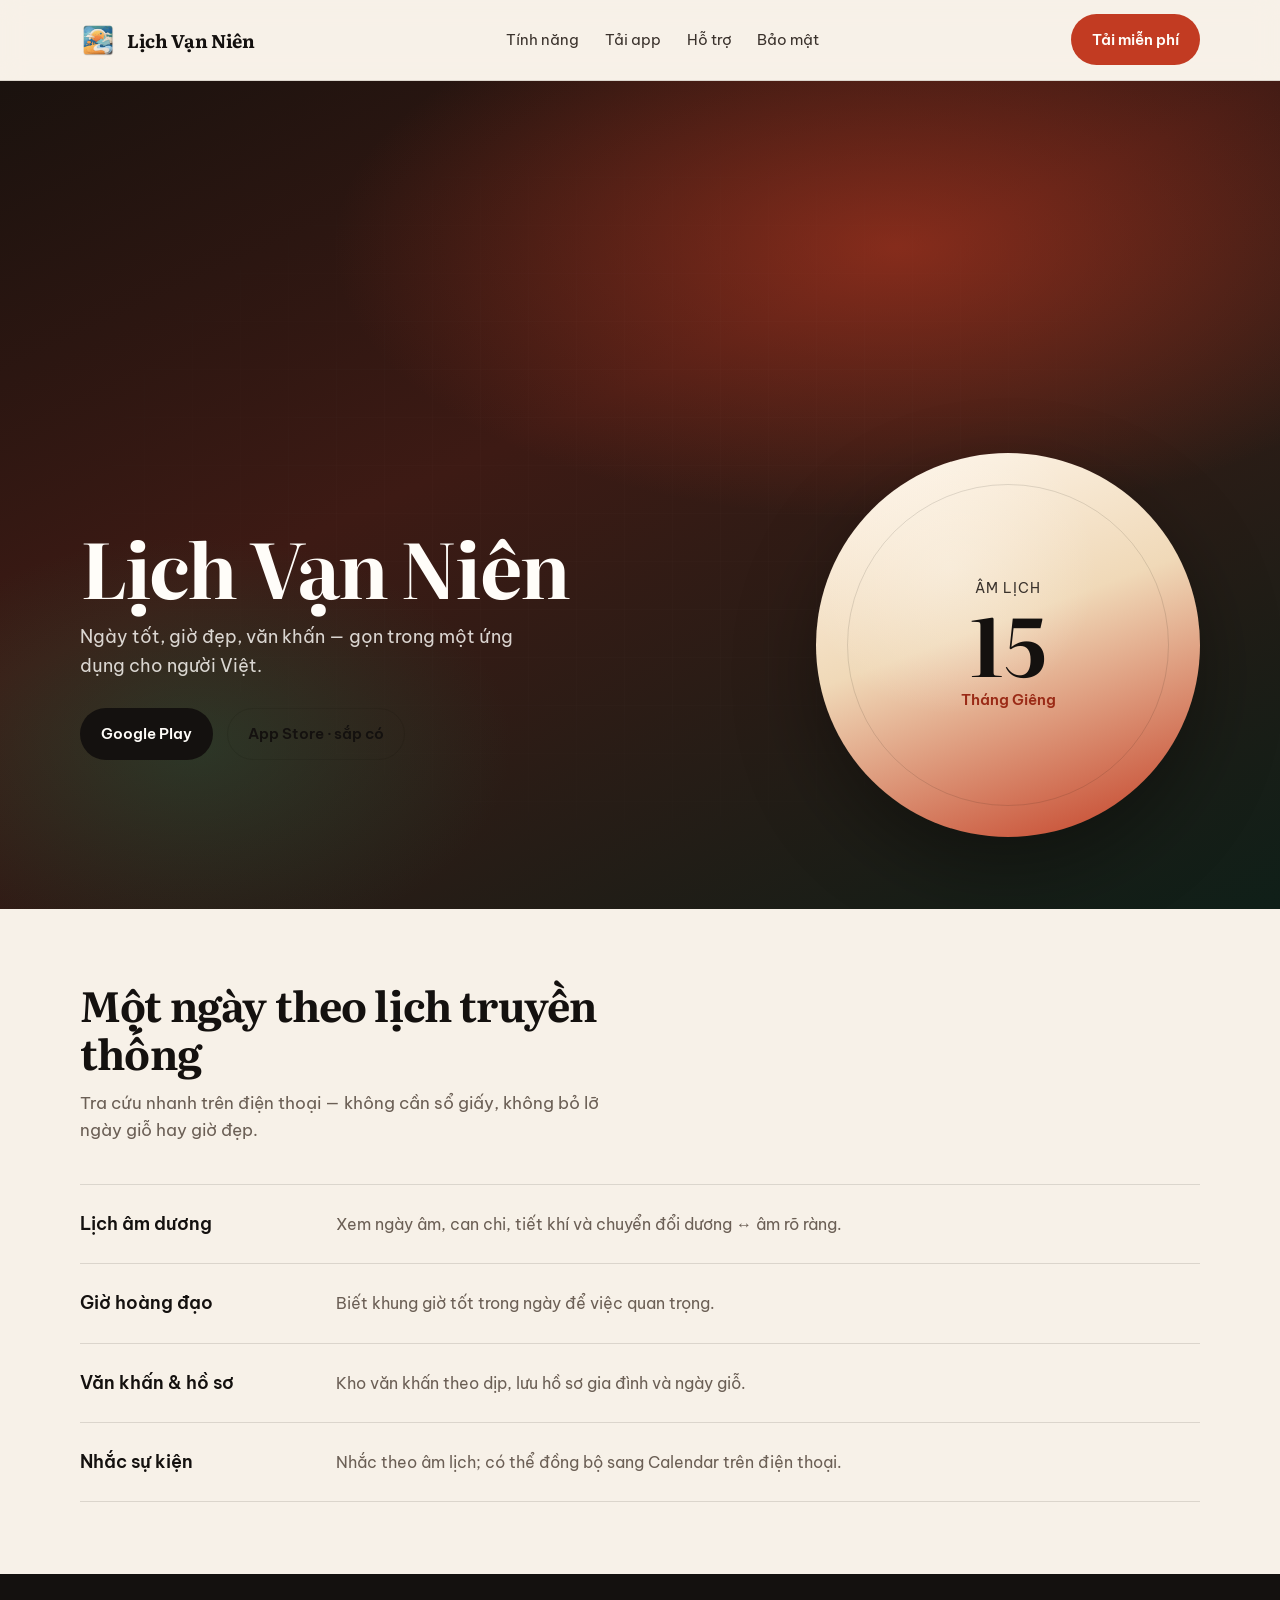
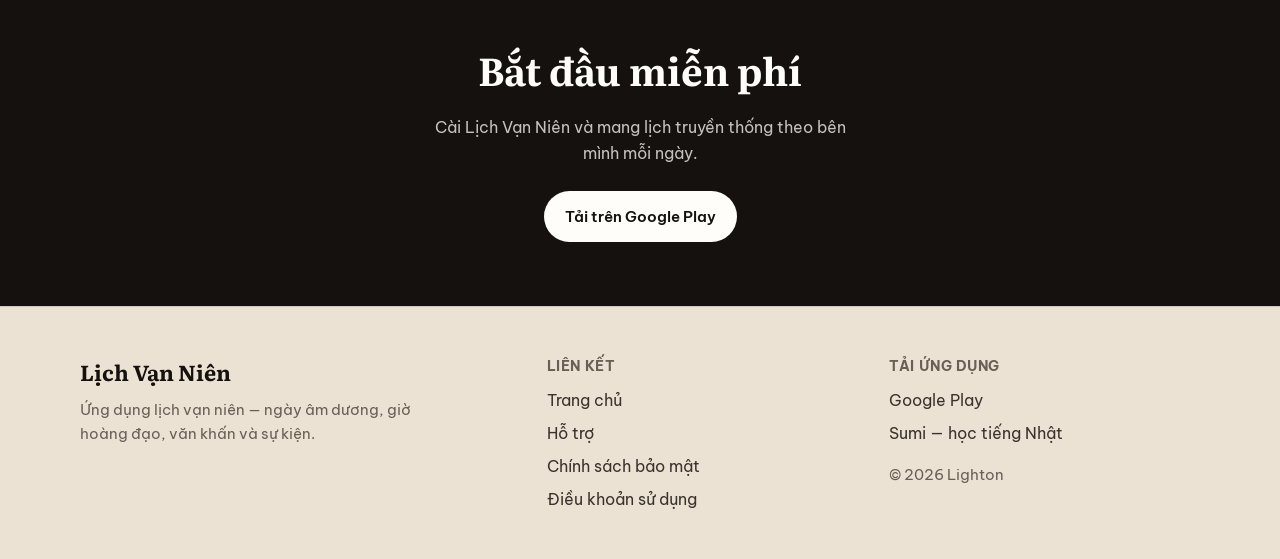
==== commit b9c0143c: "Add Sumi marketing, privacy, and support pages." ====
--- a/index.html
+++ b/index.html
@@ -103,6 +103,7 @@
       <div>
         <strong>Tải ứng dụng</strong>
         <a href="https://play.google.com/store/apps/details?id=com.lighton.calendar" target="_blank" rel="noopener">Google Play</a>
+        <a href="sumi/">Sumi — học tiếng Nhật</a>
         <p class="footer-note" style="margin-top:1rem">© 2026 Lighton</p>
       </div>
     </div>
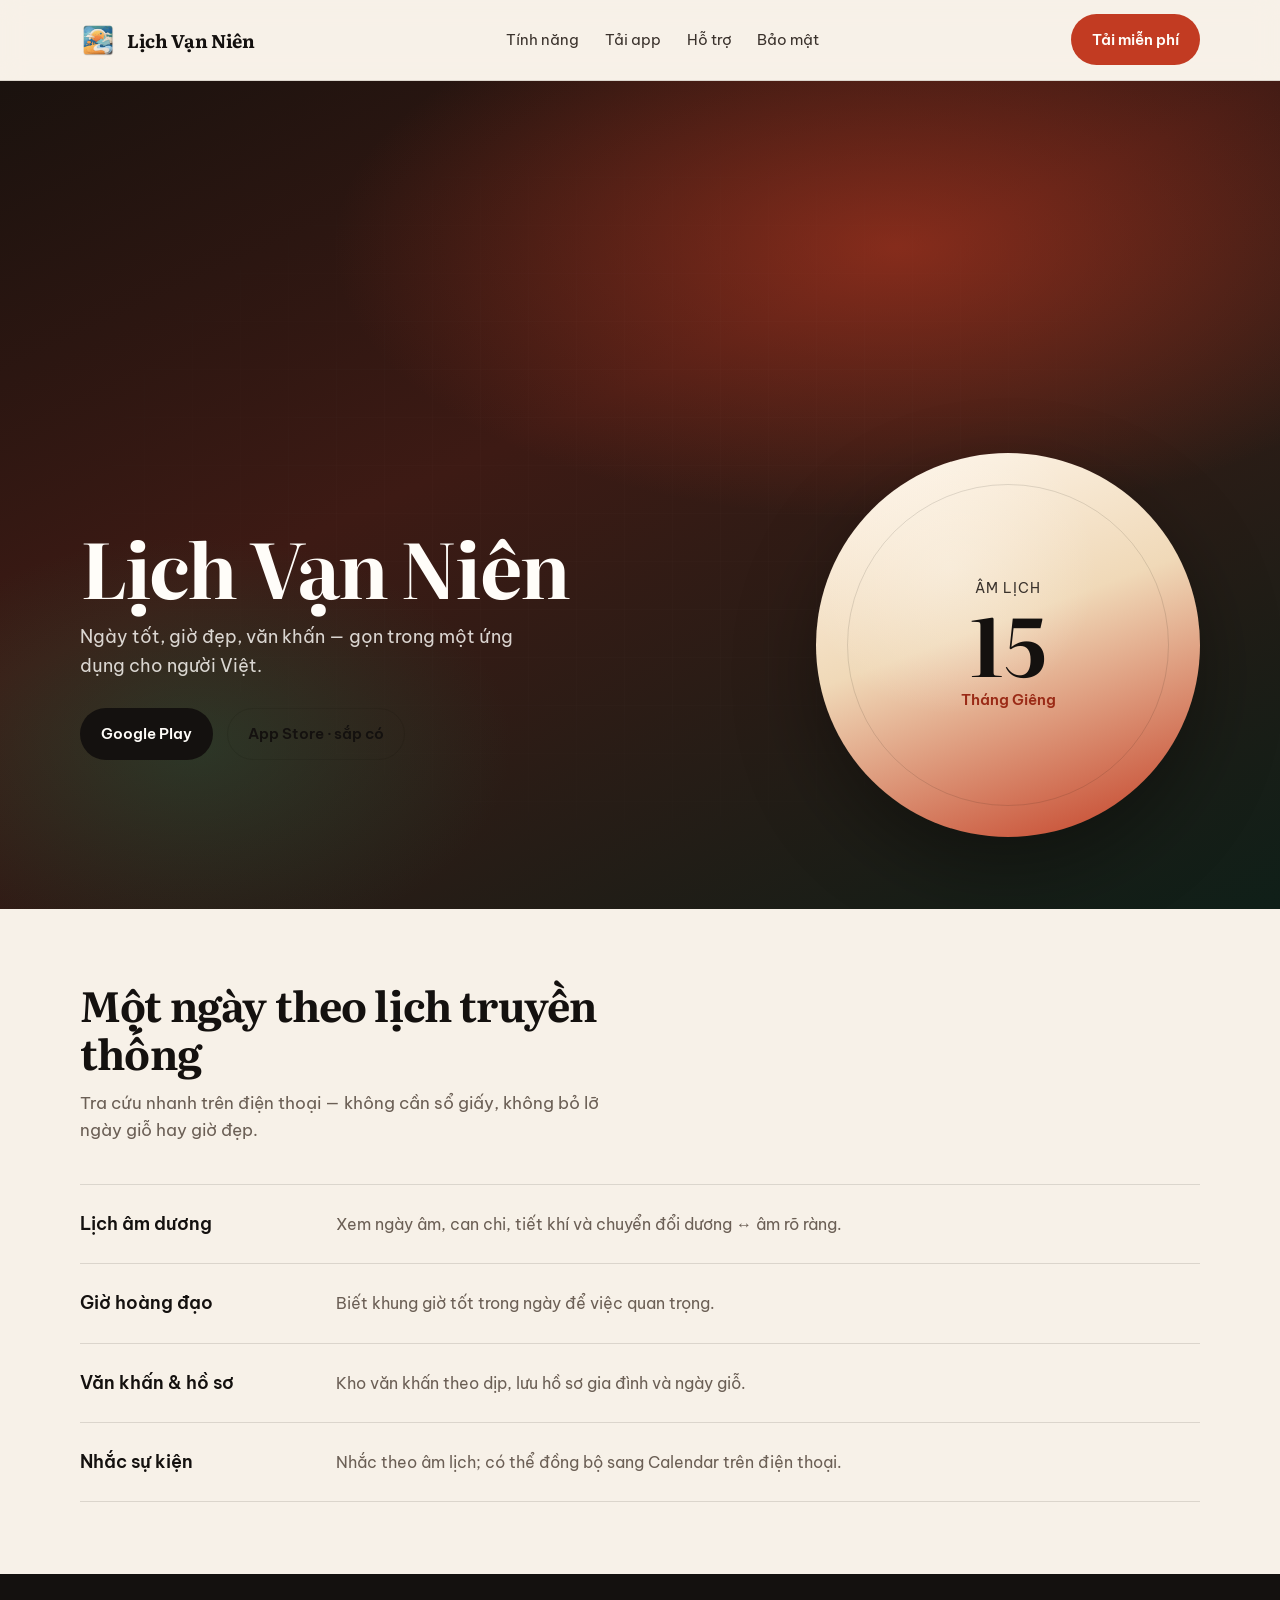
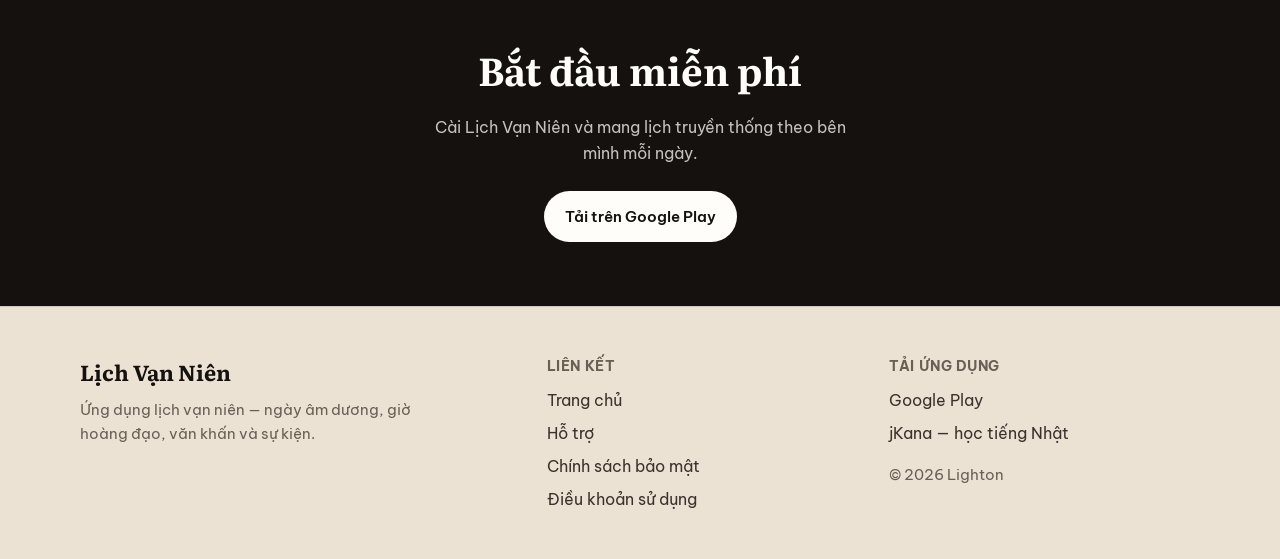
==== commit 929f401d: "Rename Sumi site to jKana." ====
--- a/index.html
+++ b/index.html
@@ -103,7 +103,7 @@
       <div>
         <strong>Tải ứng dụng</strong>
         <a href="https://play.google.com/store/apps/details?id=com.lighton.calendar" target="_blank" rel="noopener">Google Play</a>
-        <a href="sumi/">Sumi — học tiếng Nhật</a>
+        <a href="jkana/">jKana — học tiếng Nhật</a>
         <p class="footer-note" style="margin-top:1rem">© 2026 Lighton</p>
       </div>
     </div>
